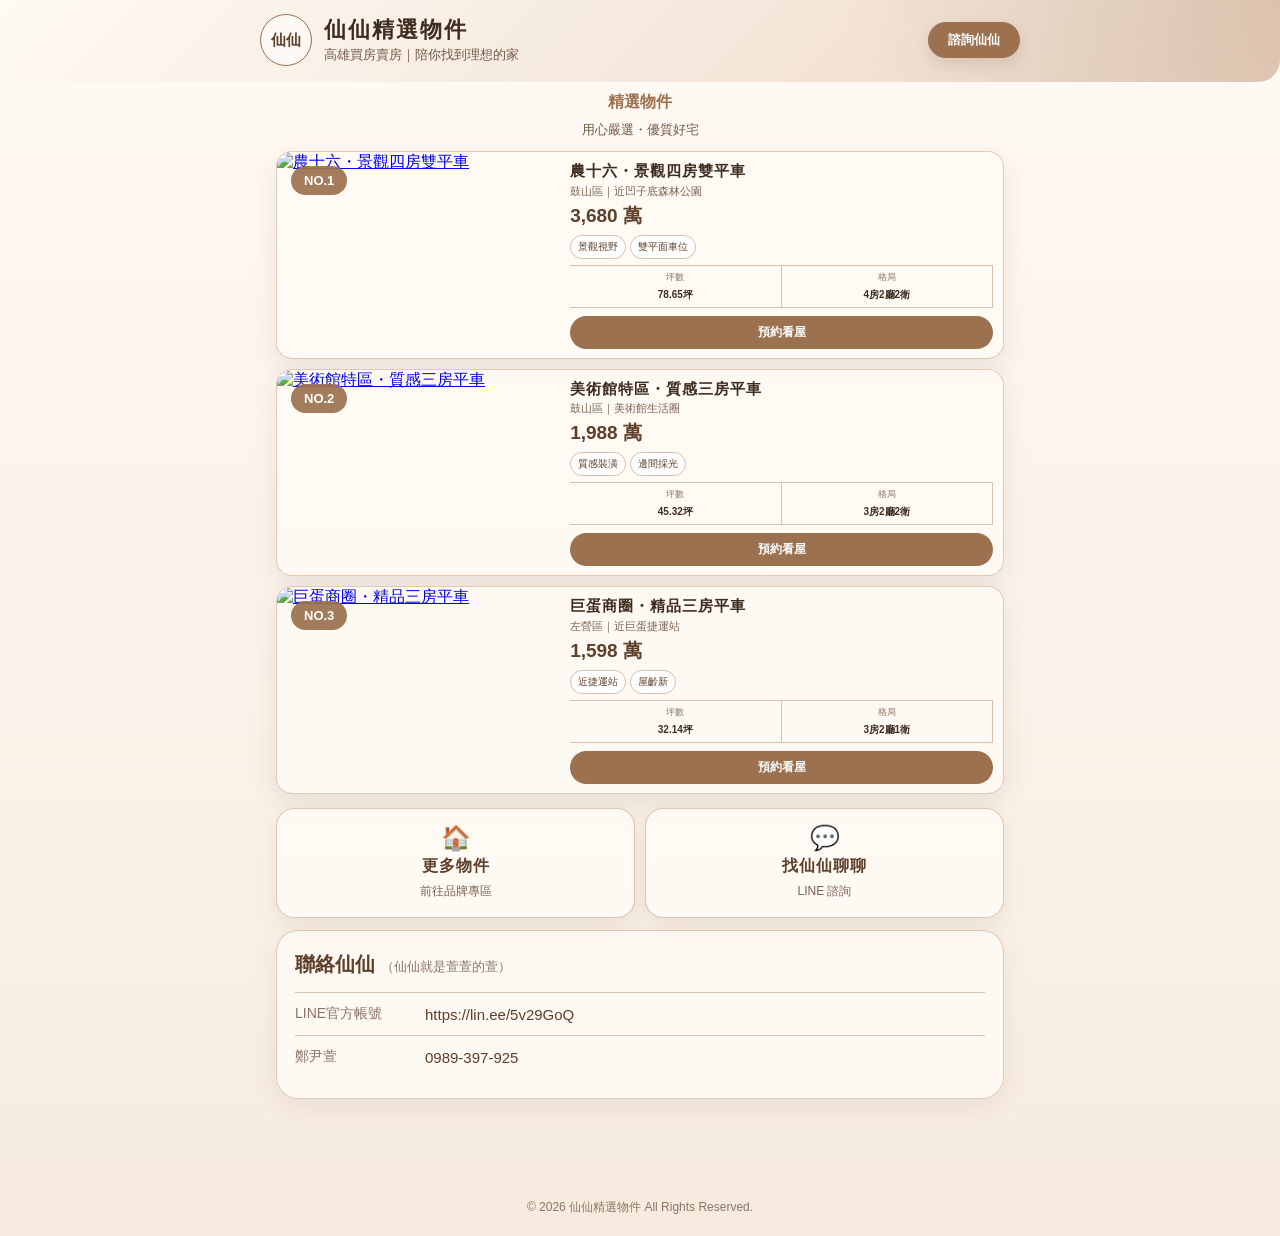
==== index.html @ bee9b7a1 "Update index.html" ====
<!DOCTYPE html>
<html lang="zh-Hant">
<head>
  <meta charset="UTF-8" />
  <meta name="viewport" content="width=device-width, initial-scale=1.0" />
  <title>仙仙精選物件｜高雄買房賣房</title>
  <link rel="stylesheet" href="style.css" />

  <style>
    .hero{
      padding:14px 16px 16px !important;
      border-bottom-left-radius:22px !important;
      border-bottom-right-radius:22px !important;
    }
    .compact-header{
      width:min(100%,760px) !important;
      margin:0 auto !important;
      display:flex !important;
      align-items:center !important;
      justify-content:space-between !important;
      gap:10px !important;
    }
    .compact-header .brand{
      flex:1 !important;
      min-width:0 !important;
    }
    .compact-header .brand h1{
      font-size:22px !important;
      line-height:1.15 !important;
      margin:0 !important;
    }
    .compact-header .brand p{
      font-size:13px !important;
      line-height:1.35 !important;
      margin-top:4px !important;
    }
    .top-line-btn{
      flex:0 0 auto !important;
      display:inline-flex !important;
      align-items:center !important;
      justify-content:center !important;
      min-width:92px !important;
      padding:9px 12px !important;
      border-radius:999px !important;
      background:#9b714f !important;
      color:#fff !important;
      text-decoration:none !important;
      font-size:13px !important;
      font-weight:800 !important;
      box-shadow:0 6px 14px rgba(93,63,42,.14) !important;
      white-space:nowrap !important;
    }
    .hero-cta{display:none !important;}
    main{padding-top:10px !important;}
    .intro{margin-bottom:10px !important;}
    .intro span{margin-bottom:2px !important;}
    .intro h2{font-size:13px !important;}
    .property-list{gap:10px !important;}
    .card{
      display:grid !important;
      grid-template-columns:39% 61% !important;
      border-radius:16px !important;
      overflow:hidden !important;
    }
    .image-wrap{
      height:100% !important;
      min-height:145px !important;
    }
    .card-body{padding:9px 10px !important;}
    .card h3{font-size:15px !important;line-height:1.32 !important;margin-bottom:3px !important;}
    .location{font-size:11px !important;margin-bottom:4px !important;}
    .price{font-size:19px !important;margin-bottom:6px !important;}
    .tags{gap:4px !important;margin-bottom:6px !important;}
    .tags span{font-size:10px !important;padding:4px 7px !important;}
    .tags span:nth-child(n+3){display:none !important;}
    .compact-info{
      display:grid !important;
      grid-template-columns:repeat(2,1fr) !important;
      margin:6px 0 8px !important;
    }
    .compact-info div{padding:5px 2px !important;}
    .compact-info div:nth-child(n+3){display:none !important;}
    .compact-info small{font-size:9px !important;}
    .compact-info strong{font-size:10px !important;}
    .actions{display:grid !important;grid-template-columns:1fr !important;}
    .detail-btn{display:none !important;}
    .reserve-btn{padding:8px 10px !important;font-size:12px !important;}
    .quick-links{
      display:grid !important;
      grid-template-columns:repeat(2,minmax(0,1fr)) !important;
      gap:8px !important;
      margin-top:12px !important;
      width:100% !important;
    }
    .quick-card{
      min-height:98px !important;
      padding:12px 8px !important;
      background:rgba(255,250,245,.94) !important;
      border:1px solid rgba(216,192,172,.9) !important;
      border-radius:16px !important;
      box-shadow:0 8px 20px rgba(93,63,42,.08) !important;
      text-decoration:none !important;
      color:#5d3f2a !important;
      display:flex !important;
      flex-direction:column !important;
      align-items:center !important;
      justify-content:center !important;
      text-align:center !important;
      gap:5px !important;
    }
    .quick-card:visited,.quick-card:hover,.quick-card:active{
      color:#5d3f2a !important;
      text-decoration:none !important;
    }
    .quick-icon{font-size:22px !important;display:block !important;line-height:1 !important;}
    .quick-card strong{display:block !important;font-size:15px !important;letter-spacing:1px !important;color:#5d3f2a !important;}
    .quick-card small{display:block !important;font-size:11px !important;color:#7a6150 !important;text-decoration:none !important;}
    .contact-info{margin-top:12px !important;}
    @media(max-width:390px){
      .compact-header .brand h1{font-size:20px !important;}
      .compact-header .brand p{font-size:12px !important;}
      .top-line-btn{min-width:82px !important;font-size:12px !important;padding:8px 10px !important;}
      .image-wrap{min-height:132px !important;}
      .card h3{font-size:14px !important;}
      .price{font-size:18px !important;}
    }
  </style>

</head>
<body>
  <header class="hero">
    <div class="compact-header">
      <div class="brand">
        <div class="logo">仙仙</div>
        <div>
          <h1>仙仙精選物件</h1>
          <p>高雄買房賣房｜陪你找到理想的家</p>
        </div>
      </div>
      <a class="top-line-btn" href="https://lin.ee/5v29GoQ" target="_blank">諮詢仙仙</a>
    </div>
  </header>

  <main>
    <section class="intro">
      <span>精選物件</span>
      <h2>用心嚴選・優質好宅</h2>
    </section>

    <section id="propertyList" class="property-list"></section>

    <section class="quick-links">
      <a class="quick-card" href="https://shop.taiching.com.tw/077223000" target="_blank">
        <span class="quick-icon">🏠</span>
        <strong>更多物件</strong>
        <small>前往品牌專區</small>
      </a>
      <a class="quick-card" href="https://lin.ee/5v29GoQ" target="_blank">
        <span class="quick-icon">💬</span>
        <strong>找仙仙聊聊</strong>
        <small>LINE 諮詢</small>
      </a>
    </section>

    <section class="contact-info">
      <h3>聯絡仙仙 <span>（仙仙就是萱萱的萱）</span></h3>
      <div class="contact-row">
        <span>LINE官方帳號</span>
        <a href="https://lin.ee/5v29GoQ" target="_blank">https://lin.ee/5v29GoQ</a>
      </div>
      <div class="contact-row">
        <span>鄭尹萱</span>
        <a href="tel:0989397925">0989-397-925</a>
      </div>
    </section>
  </main>

  <footer>
    © 2026 仙仙精選物件 All Rights Reserved.
  </footer>

  <script src="properties.js"></script>
  <script src="script.js"></script>
</body>
</html>
---- style.css ----
:root {
  --bg: #fbf6ef;
  --card: #fffaf5;
  --brown: #5d3f2a;
  --coffee: #9b714f;
  --light: #ead9c9;
  --line: #d8c0ac;
  --text: #3f2c20;
}

* { box-sizing: border-box; }

html, body { overflow-x: hidden; }

body {
  margin: 0;
  background: linear-gradient(180deg, #fffaf4 0%, #f7ebdf 100%);
  color: var(--text);
  font-family: -apple-system, BlinkMacSystemFont, "Noto Sans TC", "PingFang TC", "Microsoft JhengHei", sans-serif;
}

.hero, .detail-header {
  padding: 22px 18px 28px;
  background:
    radial-gradient(circle at top right, rgba(155,113,79,.22), transparent 34%),
    linear-gradient(135deg, #fffaf4, #ecd8c7);
  border-bottom-left-radius: 34px;
  border-bottom-right-radius: 34px;
}

.hero {
  overflow: hidden;
}

.hero-top, .hero-main {
  width: min(100%, 760px);
  margin: 0 auto;
}

.hero-main {
  margin-top: 26px;
  padding: 26px 20px;
  border: 1px solid rgba(216,192,172,.72);
  border-radius: 28px;
  background:
    linear-gradient(135deg, rgba(255,250,245,.88), rgba(236,216,199,.68)),
    radial-gradient(circle at bottom right, rgba(155,113,79,.18), transparent 36%);
  box-shadow: 0 12px 28px rgba(93,63,42,.08);
}

.hero-main h2 {
  margin: 10px 0 8px;
  font-size: clamp(32px, 8vw, 46px);
  line-height: 1.16;
  letter-spacing: 2px;
  color: var(--brown);
}

.hero-main p {
  margin: 0 0 18px;
  color: #715744;
  font-size: 15px;
  line-height: 1.8;
}

.eyebrow {
  display: inline-block;
  color: var(--coffee);
  font-size: 12px;
  letter-spacing: 3px;
  font-weight: 900;
}

.detail-header {
  padding-bottom: 20px;
  overflow: hidden;
}

.back-link {
  display: inline-block;
  margin-bottom: 14px;
  color: var(--brown);
  text-decoration: none;
  font-weight: 800;
}

.brand {
  display: flex;
  align-items: center;
  gap: 12px;
}

.brand.small h1 { font-size: 20px; }

.logo, .avatar {
  width: 52px;
  height: 52px;
  border-radius: 50%;
  border: 1px solid var(--coffee);
  display: grid;
  place-items: center;
  color: var(--brown);
  font-weight: 900;
  background: rgba(255,255,255,.55);
  font-size: 15px;
}

h1 {
  margin: 0;
  font-size: 24px;
  letter-spacing: 2px;
}

.hero p, .detail-header p, .intro h2, .more-box p, .contact-box p {
  margin: 5px 0 0;
  color: #715744;
  font-size: 14px;
  line-height: 1.6;
}

.line-btn {
  display: block;
  margin-top: 18px;
  text-align: center;
  background: var(--coffee);
  color: white;
  text-decoration: none;
  padding: 13px 16px;
  border-radius: 999px;
  font-weight: 700;
}

.line-btn.primary {
  margin-top: 0;
  box-shadow: 0 8px 18px rgba(93,63,42,.14);
}

main {
  width: min(100%, 760px);
  margin: 0 auto;
  padding: 22px 16px 80px;
}

.intro {
  text-align: center;
  margin-bottom: 18px;
}

.intro span {
  display: inline-block;
  color: var(--coffee);
  font-weight: 800;
  margin-bottom: 8px;
}

.intro h2 {
  font-size: 16px;
  font-weight: 500;
}

.property-list {
  display: grid;
  gap: 18px;
}

.card, .detail-card, .more-box, .contact-box, .not-found {
  background: rgba(255,250,245,.92);
  border: 1px solid rgba(216,192,172,.8);
  border-radius: 22px;
  overflow: hidden;
  box-shadow: 0 10px 26px rgba(93,63,42,.1);
}

.image-wrap {
  position: relative;
  display: block;
  height: 230px;
  overflow: hidden;
}

.image-wrap img, .detail-hero img {
  width: 100%;
  height: 100%;
  object-fit: cover;
}

.badge {
  position: absolute;
  left: 14px;
  top: 14px;
  background: rgba(155,113,79,.92);
  color: white;
  padding: 7px 13px;
  border-radius: 999px;
  font-size: 13px;
  font-weight: 700;
}

.card-body, .detail-card {
  padding: 18px;
}

.card h3 {
  margin: 0 0 6px;
  font-size: 22px;
  letter-spacing: 1px;
}

.detail-card h2 {
  margin: 0 0 8px;
  font-size: 26px;
  letter-spacing: 1px;
}

.location {
  color: #7a6150;
  margin: 0 0 12px;
  font-size: 14px;
}

.price {
  color: var(--brown);
  font-size: 30px;
  font-weight: 800;
  margin: 0 0 12px;
}

.tags {
  display: flex;
  flex-wrap: wrap;
  gap: 8px;
  margin-bottom: 14px;
}

.tags span {
  border: 1px solid var(--line);
  color: var(--brown);
  background: #fff;
  padding: 7px 12px;
  border-radius: 999px;
  font-size: 13px;
}

.info {
  display: grid;
  grid-template-columns: repeat(4, 1fr);
  border-top: 1px solid var(--line);
  border-bottom: 1px solid var(--line);
  margin: 12px 0 16px;
}

.detail-info {
  grid-template-columns: repeat(2, 1fr);
}

.info div {
  padding: 10px 4px;
  text-align: center;
  border-right: 1px solid var(--line);
}

.info div:last-child { border-right: 0; }

.detail-info div:nth-child(2n) { border-right: 0; }
.detail-info div:not(:nth-last-child(-n+2)) { border-bottom: 1px solid var(--line); }

.info small {
  display: block;
  color: #8a7564;
  font-size: 12px;
}

.info strong {
  display: block;
  margin-top: 4px;
  font-size: 13px;
}

.actions {
  display: grid;
  grid-template-columns: 1fr 1fr;
  gap: 10px;
}

.actions a, .more-box a, .contact-box a, .fixed-reserve, .not-found a {
  border-radius: 999px;
  padding: 13px 14px;
  font-weight: 800;
  text-align: center;
  text-decoration: none;
  font-size: 15px;
}

.detail-btn {
  background: #fff;
  border: 1px solid var(--coffee);
  color: var(--brown);
}

.reserve-btn, .contact-box a, .more-box a, .fixed-reserve, .not-found a {
  background: var(--coffee);
  color: #fff;
}

.more-box, .contact-box, .not-found {
  margin-top: 18px;
  padding: 18px;
  display: grid;
  gap: 14px;
  align-items: center;
}

.contact-box {
  grid-template-columns: 56px 1fr;
}

.contact-box a {
  grid-column: 1 / -1;
}

.more-box h3, .contact-box h3 {
  margin: 0;
  font-size: 19px;
}

.detail-hero {
  position: relative;
  height: 280px;
  border-radius: 24px;
  overflow: hidden;
  box-shadow: 0 10px 26px rgba(93,63,42,.1);
  margin-bottom: 18px;
}

.section-title {
  text-align: center;
  color: var(--brown);
  font-size: 20px;
  font-weight: 900;
  margin: 28px 0 14px;
  letter-spacing: 2px;
}

.gallery {
  display: grid;
  gap: 10px;
}

.gallery img {
  width: 100%;
  border-radius: 16px;
  aspect-ratio: 4 / 3;
  object-fit: cover;
}

.points {
  padding-left: 22px;
  line-height: 1.9;
  color: #604936;
}

.note {
  background: #fff4ea;
  color: #7a6150;
  padding: 12px 14px;
  border-radius: 14px;
  font-size: 13px;
  line-height: 1.6;
}

.fixed-reserve {
  display: block;
  margin-top: 18px;
}

footer {
  text-align: center;
  padding: 20px 16px;
  color: #8a7564;
  font-size: 12px;
}

@media (max-width: 520px) {
  .image-wrap { height: 205px; }
  .info { grid-template-columns: repeat(2, 1fr); }
  .compact-info div:nth-child(2) { border-right: 0; }
  .compact-info div:nth-child(-n+2) { border-bottom: 1px solid var(--line); }
  .actions { grid-template-columns: 1fr; }
  .detail-hero { height: 250px; }
}


@media (min-width: 820px) {
  .property-list {
    gap: 22px;
  }

  .card {
    display: grid;
    grid-template-columns: 42% 58%;
  }

  .image-wrap {
    height: 100%;
    min-height: 310px;
  }

  .card-body {
    padding: 24px;
  }

  .hero-main {
    text-align: center;
  }

  .hero-main .line-btn {
    width: min(360px, 100%);
    margin-left: auto;
    margin-right: auto;
  }
}

@media (max-width: 520px) {
  .hero {
    padding: 18px 14px 24px;
  }

  .hero-main {
    margin-top: 22px;
    padding: 22px 18px;
  }

  .brand h1 {
    font-size: 22px;
  }

  .logo, .avatar {
    width: 44px;
    height: 44px;
  }
}


.hero-main.clean {
  text-align: left;
}

.hero-main.clean h2 {
  margin-bottom: 22px;
}

.contact-info {
  margin-top: 18px;
  padding: 20px 18px;
  background: rgba(255,250,245,.92);
  border: 1px solid rgba(216,192,172,.8);
  border-radius: 22px;
  box-shadow: 0 10px 26px rgba(93,63,42,.08);
}

.contact-info h3 {
  margin: 0 0 14px;
  font-size: 20px;
  color: var(--brown);
}

.contact-row {
  display: grid;
  grid-template-columns: 110px 1fr;
  gap: 10px;
  padding: 12px 0;
  border-top: 1px solid var(--line);
  align-items: center;
}

.contact-row span {
  color: #8a7564;
  font-size: 14px;
}

.contact-row a,
.contact-row strong {
  color: var(--brown);
  text-decoration: none;
  font-size: 15px;
  word-break: break-all;
}

@media (max-width: 520px) {
  .logo, .avatar {
    width: 50px;
    height: 50px;
    font-size: 14px;
  }

  .hero-main.clean {
    text-align: left;
  }

  .contact-row {
    grid-template-columns: 1fr;
    gap: 4px;
  }
}


/* V4 compact homepage */
.hero {
  padding-bottom: 18px;
}

.hero-cta {
  width: min(100%, 760px);
  margin: 18px auto 0;
}

.hero-cta .line-btn {
  margin-top: 0;
}

.intro {
  margin-bottom: 12px;
}

main {
  padding-top: 16px;
}

.property-list {
  gap: 12px;
}

.card {
  display: grid;
  grid-template-columns: 38% 62%;
  border-radius: 18px;
}

.image-wrap {
  height: 100%;
  min-height: 168px;
}

.card-body {
  padding: 12px 14px;
}

.card h3 {
  font-size: 17px;
  margin-bottom: 4px;
}

.location {
  font-size: 12px;
  margin-bottom: 6px;
}

.price {
  font-size: 23px;
  margin-bottom: 8px;
}

.tags {
  gap: 5px;
  margin-bottom: 8px;
}

.tags span {
  font-size: 11px;
  padding: 5px 9px;
}

.info {
  margin: 8px 0 10px;
}

.info div {
  padding: 7px 3px;
}

.info small {
  font-size: 10px;
}

.info strong {
  font-size: 11px;
}

.actions {
  gap: 8px;
}

.actions a {
  padding: 9px 10px;
  font-size: 13px;
}

.home-bottom-grid {
  display: grid;
  grid-template-columns: 1fr 1fr;
  gap: 12px;
}

/* Put more-box and contact-box side by side on homepage */
.more-box,
.contact-box {
  margin-top: 14px;
  padding: 14px;
  border-radius: 18px;
}

.more-box h3,
.contact-box h3 {
  font-size: 16px;
}

.more-box p,
.contact-box p {
  font-size: 12px;
}

.more-box a,
.contact-box a {
  padding: 10px 12px;
  font-size: 13px;
}

.contact-box {
  grid-template-columns: 42px 1fr;
}

.contact-box .avatar {
  width: 42px;
  height: 42px;
  font-size: 12px;
}

@media (min-width: 521px) {
  main .more-box {
    width: calc(50% - 6px);
    float: left;
  }

  main .contact-box {
    width: calc(50% - 6px);
    float: right;
  }

  .contact-info {
    clear: both;
    margin-top: 18px;
  }
}

@media (max-width: 520px) {
  .hero {
    padding-bottom: 16px;
  }

  .hero-cta {
    margin-top: 16px;
  }

  .intro span {
    margin-bottom: 4px;
  }

  .intro h2 {
    font-size: 14px;
  }

  .property-list {
    gap: 10px;
  }

  .card {
    grid-template-columns: 40% 60%;
    border-radius: 16px;
  }

  .image-wrap {
    min-height: 150px;
  }

  .badge {
    left: 8px;
    top: 8px;
    font-size: 11px;
    padding: 5px 9px;
  }

  .card-body {
    padding: 10px;
  }

  .card h3 {
    font-size: 15px;
    line-height: 1.35;
  }

  .price {
    font-size: 20px;
  }

  .tags span:nth-child(n+3) {
    display: none;
  }

  .compact-info {
    grid-template-columns: repeat(2, 1fr);
  }

  .compact-info div:nth-child(n+3) {
    display: none;
  }

  .actions {
    grid-template-columns: 1fr;
  }

  .detail-btn {
    display: none;
  }

  .more-box,
  .contact-box {
    width: calc(50% - 5px);
    display: inline-grid;
    vertical-align: top;
    min-height: 150px;
  }

  .more-box {
    margin-right: 6px;
  }

  .contact-box {
    grid-template-columns: 1fr;
  }

  .contact-box .avatar {
    display: none;
  }

  .contact-box a {
    grid-column: auto;
  }
}


/* V5 final homepage bottom layout */
.quick-links {
  display: grid;
  grid-template-columns: 1fr 1fr;
  gap: 10px;
  margin-top: 14px;
}

.quick-card {
  min-height: 116px;
  padding: 14px 10px;
  background: rgba(255,250,245,.92);
  border: 1px solid rgba(216,192,172,.9);
  border-radius: 18px;
  box-shadow: 0 8px 20px rgba(93,63,42,.08);
  text-decoration: none;
  color: var(--brown);
  display: grid;
  place-items: center;
  text-align: center;
  gap: 5px;
}

.quick-icon {
  font-size: 24px;
  line-height: 1;
}

.quick-card strong {
  font-size: 16px;
  letter-spacing: 1px;
}

.quick-card small {
  color: #7a6150;
  font-size: 12px;
}

.contact-info h3 span {
  font-size: 13px;
  color: #8a7564;
  font-weight: 500;
}

.contact-info .contact-row {
  grid-template-columns: 120px 1fr;
}

@media (max-width: 520px) {
  .quick-links {
    grid-template-columns: 1fr 1fr;
    gap: 8px;
  }

  .quick-card {
    min-height: 104px;
    padding: 12px 8px;
  }

  .quick-card strong {
    font-size: 15px;
  }

  .quick-card small {
    font-size: 11px;
  }

  .contact-info h3 span {
    display: block;
    margin-top: 4px;
  }

  .contact-info .contact-row {
    grid-template-columns: 105px 1fr;
  }
}


/* FIX: force bottom quick cards to display as two beige cards, not text links */
.quick-links,
main .quick-links {
  display: grid !important;
  grid-template-columns: repeat(2, minmax(0, 1fr)) !important;
  gap: 10px !important;
  margin-top: 14px !important;
  width: 100% !important;
  clear: both !important;
}

.quick-links .quick-card,
main .quick-links .quick-card,
a.quick-card {
  min-height: 110px !important;
  padding: 14px 10px !important;
  background: rgba(255,250,245,.94) !important;
  border: 1px solid rgba(216,192,172,.9) !important;
  border-radius: 18px !important;
  box-shadow: 0 8px 20px rgba(93,63,42,.08) !important;
  text-decoration: none !important;
  color: var(--brown) !important;
  display: flex !important;
  flex-direction: column !important;
  align-items: center !important;
  justify-content: center !important;
  text-align: center !important;
  gap: 6px !important;
}

.quick-links .quick-card:visited,
.quick-links .quick-card:hover,
.quick-links .quick-card:active {
  color: var(--brown) !important;
  text-decoration: none !important;
}

.quick-links .quick-icon {
  font-size: 24px !important;
  line-height: 1 !important;
  display: block !important;
}

.quick-links .quick-card strong {
  display: block !important;
  font-size: 16px !important;
  letter-spacing: 1px !important;
  color: var(--brown) !important;
}

.quick-links .quick-card small {
  display: block !important;
  color: #7a6150 !important;
  font-size: 12px !important;
  text-decoration: none !important;
}

.contact-info {
  clear: both !important;
}


/* V6 compact top button + fixed two-card quick links */
.compact-header{
  width:min(100%,760px);
  margin:0 auto;
  display:flex;
  align-items:center;
  justify-content:space-between;
  gap:10px;
}
.top-line-btn{
  flex:0 0 auto;
  display:inline-flex;
  align-items:center;
  justify-content:center;
  min-width:92px;
  padding:9px 12px;
  border-radius:999px;
  background:var(--coffee);
  color:#fff;
  text-decoration:none;
  font-size:13px;
  font-weight:800;
  white-space:nowrap;
}
.hero-cta{display:none;}
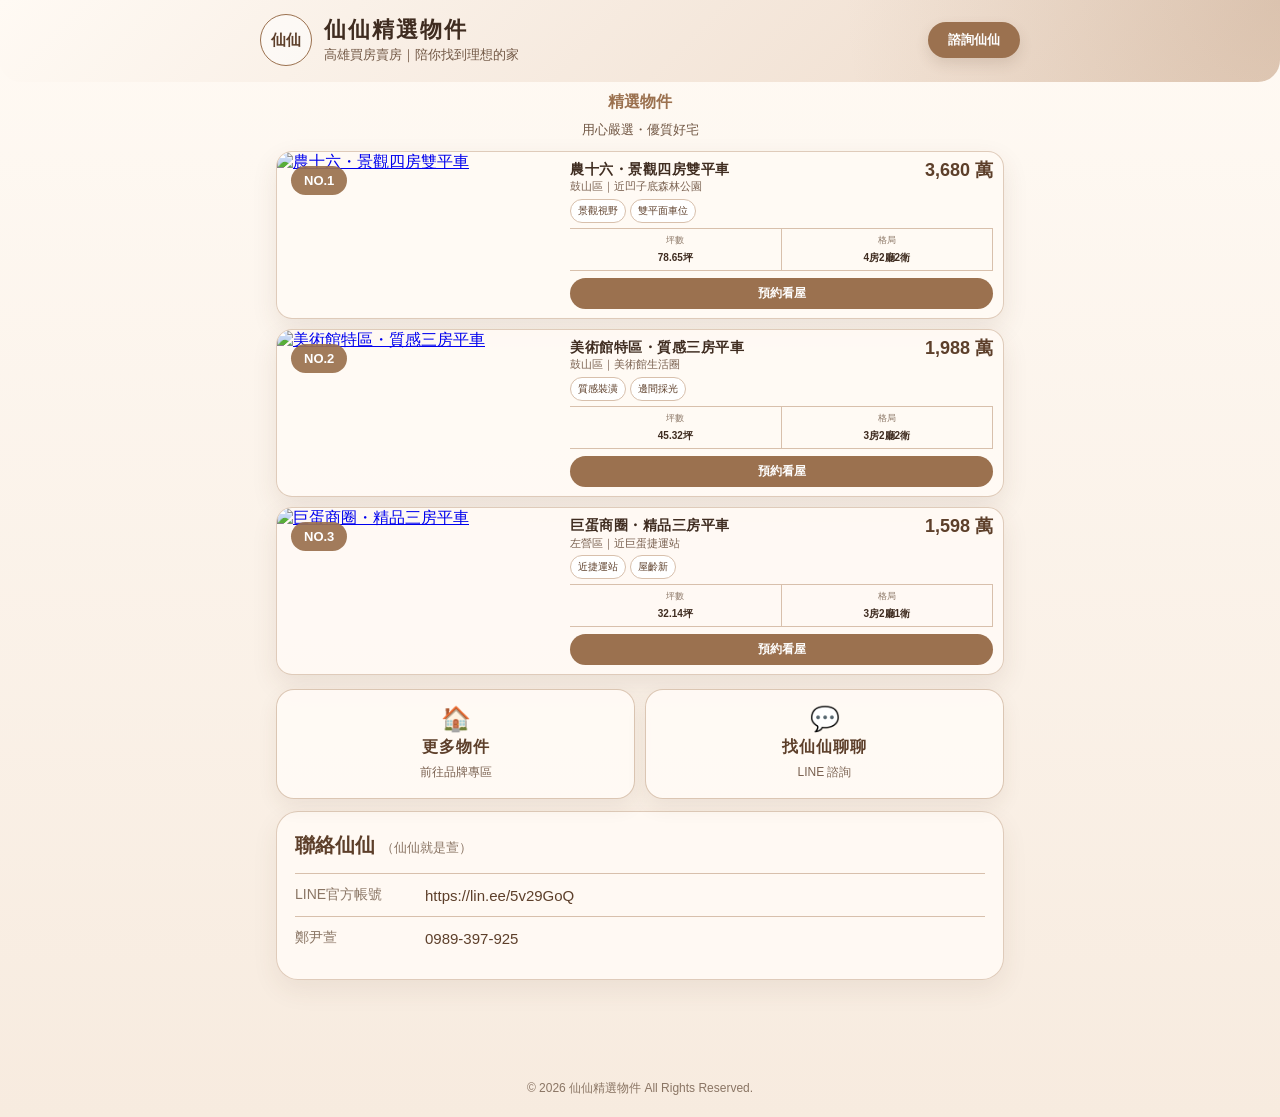
==== commit e9f674e6: "Add files via upload" ====
--- a/index.html
+++ b/index.html
@@ -126,6 +126,61 @@
     }
   </style>
 
+
+  <style>
+    .title-price-row{
+      display:grid !important;
+      grid-template-columns:minmax(0,1fr) auto !important;
+      align-items:start !important;
+      gap:6px !important;
+      margin-bottom:5px !important;
+    }
+    .title-area{
+      min-width:0 !important;
+    }
+    .title-area h3{
+      margin:0 0 2px !important;
+      font-size:14px !important;
+      line-height:1.25 !important;
+      letter-spacing:.5px !important;
+    }
+    .title-area .location{
+      margin:0 !important;
+      font-size:10.5px !important;
+      line-height:1.3 !important;
+      white-space:nowrap !important;
+      overflow:hidden !important;
+      text-overflow:ellipsis !important;
+    }
+    .title-price-row .price{
+      margin:0 !important;
+      font-size:18px !important;
+      line-height:1.1 !important;
+      white-space:nowrap !important;
+      text-align:right !important;
+      color:#5d3f2a !important;
+      font-weight:900 !important;
+    }
+    .tags{
+      margin-bottom:5px !important;
+    }
+    .compact-info{
+      margin:5px 0 7px !important;
+    }
+    .reserve-btn{
+      padding:7px 10px !important;
+    }
+    .image-wrap{
+      min-height:126px !important;
+    }
+    @media(max-width:390px){
+      .title-area h3{font-size:13.2px !important;}
+      .title-price-row .price{font-size:16.5px !important;}
+      .image-wrap{min-height:118px !important;}
+      .card-body{padding:8px 9px !important;}
+    }
+  </style>
+
 </head>
 <body>
   <header class="hero">
@@ -163,7 +218,7 @@
     </section>
 
     <section class="contact-info">
-      <h3>聯絡仙仙 <span>（仙仙就是萱萱的萱）</span></h3>
+      <h3>聯絡仙仙 <span>（仙仙就是萱）</span></h3>
       <div class="contact-row">
         <span>LINE官方帳號</span>
         <a href="https://lin.ee/5v29GoQ" target="_blank">https://lin.ee/5v29GoQ</a>
--- a/style.css
+++ b/style.css
@@ -913,3 +913,37 @@
   white-space:nowrap;
 }
 .hero-cta{display:none;}
+
+
+/* V7: price moved to right side to shorten each listing card */
+.title-price-row{
+  display:grid;
+  grid-template-columns:minmax(0,1fr) auto;
+  align-items:start;
+  gap:6px;
+  margin-bottom:5px;
+}
+.title-area{min-width:0;}
+.title-area h3{
+  margin:0 0 2px;
+  font-size:14px;
+  line-height:1.25;
+  letter-spacing:.5px;
+}
+.title-area .location{
+  margin:0;
+  font-size:10.5px;
+  line-height:1.3;
+  white-space:nowrap;
+  overflow:hidden;
+  text-overflow:ellipsis;
+}
+.title-price-row .price{
+  margin:0;
+  font-size:18px;
+  line-height:1.1;
+  white-space:nowrap;
+  text-align:right;
+  color:var(--brown);
+  font-weight:900;
+}
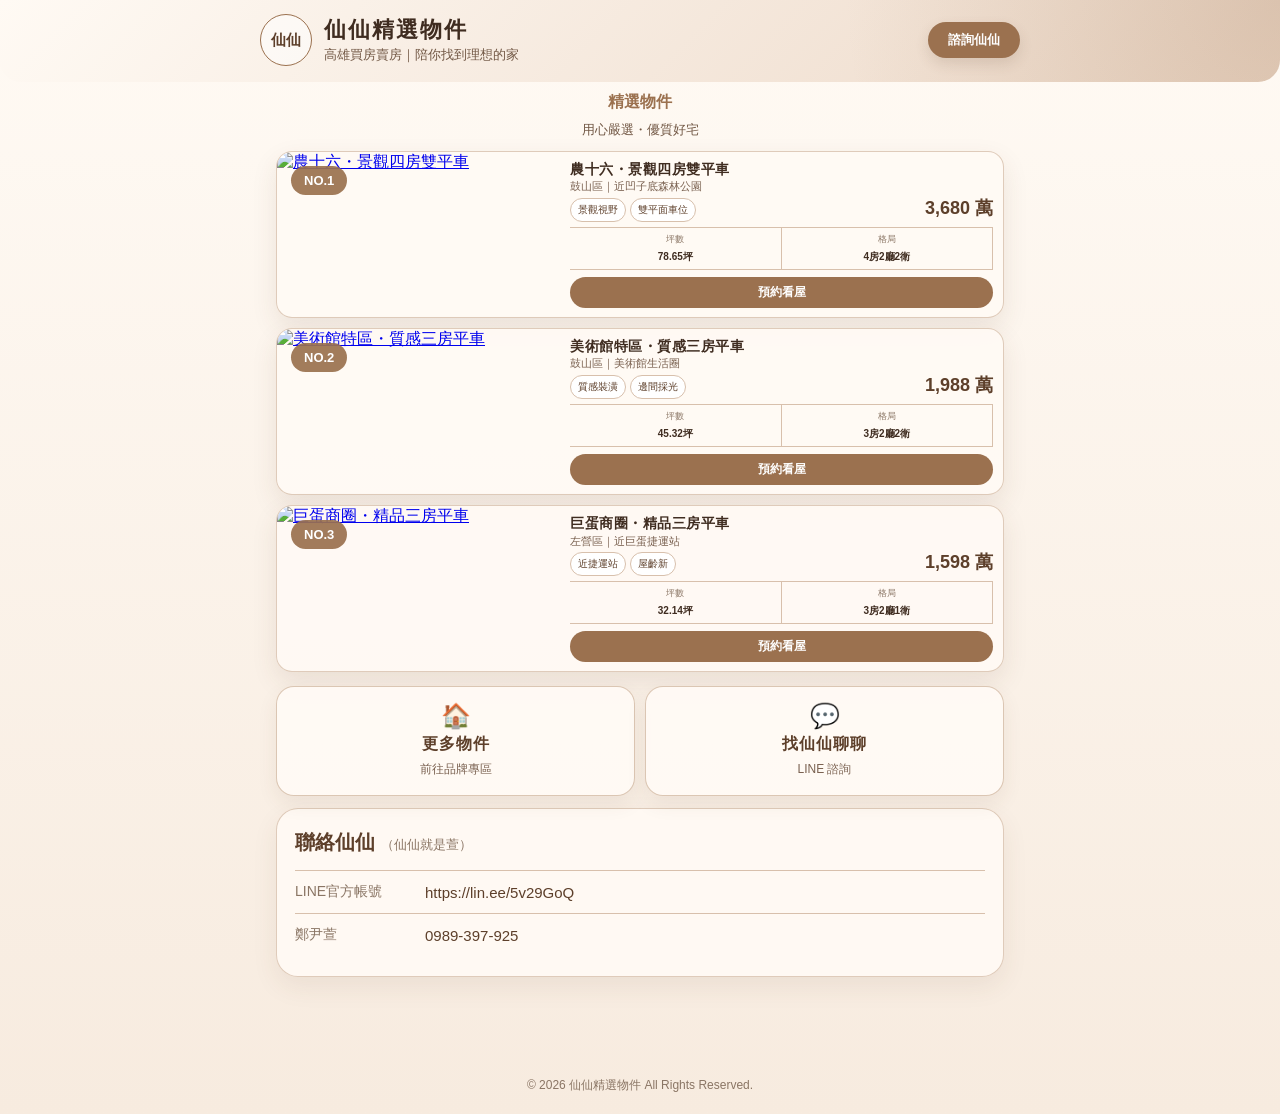
==== commit 43131050: "Add files via upload" ====
--- a/index.html
+++ b/index.html
@@ -181,6 +181,73 @@
     }
   </style>
 
+
+  <style>
+    .title-price-row{display:block !important;}
+    .title-area{
+      min-width:0 !important;
+      margin-bottom:4px !important;
+    }
+    .title-area h3{
+      margin:0 0 2px !important;
+      font-size:14px !important;
+      line-height:1.25 !important;
+      letter-spacing:.5px !important;
+    }
+    .title-area .location{
+      margin:0 !important;
+      font-size:10.5px !important;
+      line-height:1.3 !important;
+      white-space:nowrap !important;
+      overflow:hidden !important;
+      text-overflow:ellipsis !important;
+    }
+    .tags-price-row{
+      display:grid !important;
+      grid-template-columns:minmax(0,1fr) auto !important;
+      align-items:start !important;
+      gap:6px !important;
+      margin-bottom:5px !important;
+    }
+    .tags-price-row .tags{
+      margin:0 !important;
+      gap:4px !important;
+      min-width:0 !important;
+    }
+    .tags-price-row .tags span{
+      font-size:10px !important;
+      padding:4px 7px !important;
+    }
+    .tags-price-row .tags span:nth-child(n+3){
+      display:none !important;
+    }
+    .tags-price-row .price{
+      margin:0 !important;
+      padding-top:1px !important;
+      font-size:18px !important;
+      line-height:1.1 !important;
+      white-space:nowrap !important;
+      text-align:right !important;
+      color:#5d3f2a !important;
+      font-weight:900 !important;
+    }
+    .compact-info{
+      margin:5px 0 7px !important;
+    }
+    .image-wrap{
+      min-height:124px !important;
+    }
+    .reserve-btn{
+      padding:7px 10px !important;
+    }
+    @media(max-width:390px){
+      .title-area h3{font-size:13.2px !important;}
+      .tags-price-row .price{font-size:16.5px !important;}
+      .image-wrap{min-height:116px !important;}
+      .card-body{padding:8px 9px !important;}
+    }
+  </style>
+
 </head>
 <body>
   <header class="hero">
--- a/style.css
+++ b/style.css
@@ -947,3 +947,46 @@
   color:var(--brown);
   font-weight:900;
 }
+
+
+/* V8: price moves under title/location, on the right side of the tags row */
+.title-area{
+  min-width:0;
+  margin-bottom:4px;
+}
+.title-area h3{
+  margin:0 0 2px;
+  font-size:14px;
+  line-height:1.25;
+  letter-spacing:.5px;
+}
+.title-area .location{
+  margin:0;
+  font-size:10.5px;
+  line-height:1.3;
+  white-space:nowrap;
+  overflow:hidden;
+  text-overflow:ellipsis;
+}
+.tags-price-row{
+  display:grid;
+  grid-template-columns:minmax(0,1fr) auto;
+  align-items:start;
+  gap:6px;
+  margin-bottom:5px;
+}
+.tags-price-row .tags{
+  margin:0;
+  gap:4px;
+  min-width:0;
+}
+.tags-price-row .price{
+  margin:0;
+  padding-top:1px;
+  font-size:18px;
+  line-height:1.1;
+  white-space:nowrap;
+  text-align:right;
+  color:var(--brown);
+  font-weight:900;
+}
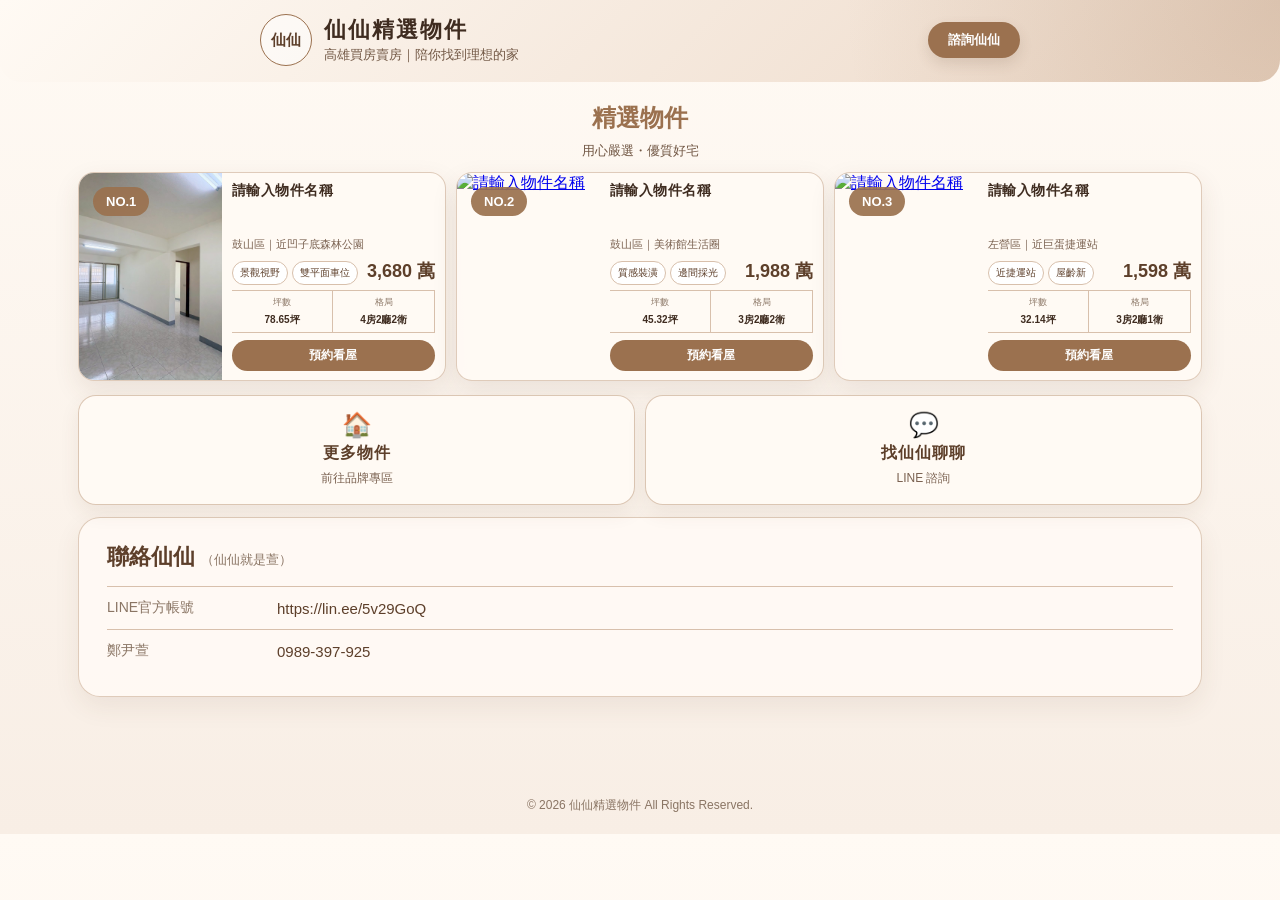
==== commit a2503035: "Add files via upload" ====
--- a/index.html
+++ b/index.html
@@ -4,7 +4,7 @@
   <meta charset="UTF-8" />
   <meta name="viewport" content="width=device-width, initial-scale=1.0" />
   <title>仙仙精選物件｜高雄買房賣房</title>
-  <link rel="stylesheet" href="style.css" />
+  <link rel="stylesheet" href="style.css?v=20260610" />
 
   <style>
     .hero{
@@ -301,7 +301,7 @@
     © 2026 仙仙精選物件 All Rights Reserved.
   </footer>
 
-  <script src="properties.js"></script>
-  <script src="script.js"></script>
+  <script src="properties.js?v=20260610"></script>
+  <script src="script.js?v=20260610"></script>
 </body>
 </html>
--- a/style.css
+++ b/style.css
@@ -990,3 +990,204 @@
   color:var(--brown);
   font-weight:900;
 }
+
+
+/* V9: desktop layout. Mobile stays the same; desktop switches automatically. */
+@media (min-width: 900px) {
+  body {
+    background: linear-gradient(180deg, #fffaf4 0%, #f8eee5 100%);
+  }
+
+  .hero {
+    padding: 18px 28px !important;
+    border-bottom-left-radius: 28px !important;
+    border-bottom-right-radius: 28px !important;
+  }
+
+  .compact-header {
+    width: min(1180px, 100%) !important;
+    margin: 0 auto !important;
+    display: flex !important;
+    align-items: center !important;
+    justify-content: space-between !important;
+  }
+
+  .compact-header .brand h1 {
+    font-size: 28px !important;
+  }
+
+  .compact-header .brand p {
+    font-size: 15px !important;
+  }
+
+  .top-line-btn {
+    min-width: 132px !important;
+    padding: 11px 20px !important;
+    font-size: 15px !important;
+  }
+
+  main {
+    width: min(1180px, 100%) !important;
+    padding: 22px 28px 80px !important;
+  }
+
+  .intro {
+    margin: 10px 0 22px !important;
+  }
+
+  .intro span {
+    font-size: 24px !important;
+  }
+
+  .intro h2 {
+    font-size: 16px !important;
+  }
+
+  .property-list {
+    display: grid !important;
+    grid-template-columns: repeat(3, minmax(0, 1fr)) !important;
+    gap: 18px !important;
+  }
+
+  .card {
+    display: block !important;
+    border-radius: 22px !important;
+    overflow: hidden !important;
+  }
+
+  .image-wrap {
+    height: 230px !important;
+    min-height: 230px !important;
+  }
+
+  .card-body {
+    padding: 18px !important;
+  }
+
+  .title-area h3 {
+    font-size: 20px !important;
+    line-height: 1.35 !important;
+    min-height: 54px !important;
+  }
+
+  .title-area .location {
+    font-size: 13px !important;
+    margin-top: 5px !important;
+  }
+
+  .tags-price-row {
+    grid-template-columns: 1fr !important;
+    gap: 8px !important;
+    margin-top: 10px !important;
+  }
+
+  .tags-price-row .tags {
+    display: flex !important;
+    flex-wrap: wrap !important;
+    gap: 6px !important;
+  }
+
+  .tags-price-row .tags span {
+    display: inline-block !important;
+    font-size: 12px !important;
+    padding: 6px 10px !important;
+  }
+
+  .tags-price-row .price {
+    text-align: left !important;
+    font-size: 28px !important;
+    margin-top: 2px !important;
+  }
+
+  .compact-info {
+    display: grid !important;
+    grid-template-columns: repeat(2, 1fr) !important;
+    margin: 12px 0 14px !important;
+  }
+
+  .compact-info div {
+    display: block !important;
+    padding: 10px 4px !important;
+  }
+
+  .compact-info small {
+    font-size: 12px !important;
+  }
+
+  .compact-info strong {
+    font-size: 13px !important;
+  }
+
+  .actions {
+    display: grid !important;
+    grid-template-columns: 1fr 1fr !important;
+    gap: 10px !important;
+  }
+
+  .detail-btn {
+    display: block !important;
+  }
+
+  .reserve-btn,
+  .detail-btn {
+    padding: 12px 14px !important;
+    font-size: 14px !important;
+  }
+
+  .quick-links {
+    display: grid !important;
+    grid-template-columns: repeat(2, minmax(0, 1fr)) !important;
+    gap: 18px !important;
+    margin-top: 22px !important;
+  }
+
+  .quick-card {
+    min-height: 132px !important;
+    border-radius: 22px !important;
+  }
+
+  .quick-icon {
+    font-size: 30px !important;
+  }
+
+  .quick-card strong {
+    font-size: 20px !important;
+  }
+
+  .quick-card small {
+    font-size: 14px !important;
+  }
+
+  .contact-info {
+    margin-top: 22px !important;
+    padding: 24px 28px !important;
+  }
+
+  .contact-info h3 {
+    font-size: 22px !important;
+  }
+
+  .contact-info .contact-row {
+    grid-template-columns: 160px 1fr !important;
+  }
+
+  .detail-hero {
+    height: 430px !important;
+  }
+
+  .detail-card {
+    padding: 28px !important;
+  }
+
+  .detail-card h2 {
+    font-size: 32px !important;
+  }
+
+  .detail-info {
+    grid-template-columns: repeat(3, 1fr) !important;
+  }
+
+  .gallery {
+    grid-template-columns: repeat(3, 1fr) !important;
+  }
+}
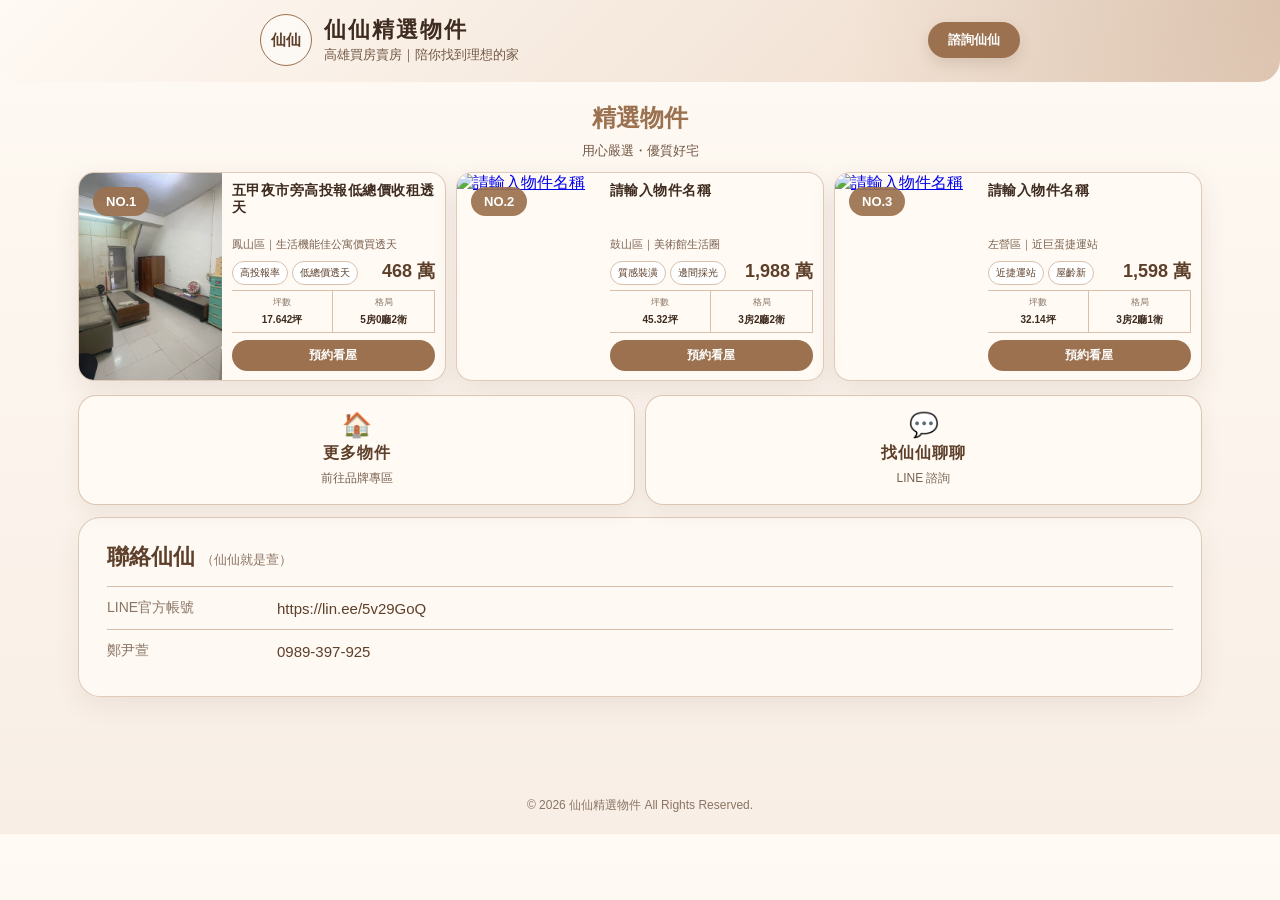
==== commit 8b08be9c: "Add files via upload" ====
--- a/index.html
+++ b/index.html
@@ -300,8 +300,10 @@
   <footer>
     © 2026 仙仙精選物件 All Rights Reserved.
   </footer>
-
-  <script src="properties.js?v=20260610"></script>
-  <script src="script.js?v=20260610"></script>
+  <script>
+    const CACHE_VERSION = Date.now();
+    document.write('<script src="properties.js?v=' + CACHE_VERSION + '"><\/script>');
+    document.write('<script src="script.js?v=' + CACHE_VERSION + '"><\/script>');
+  </script>
 </body>
 </html>
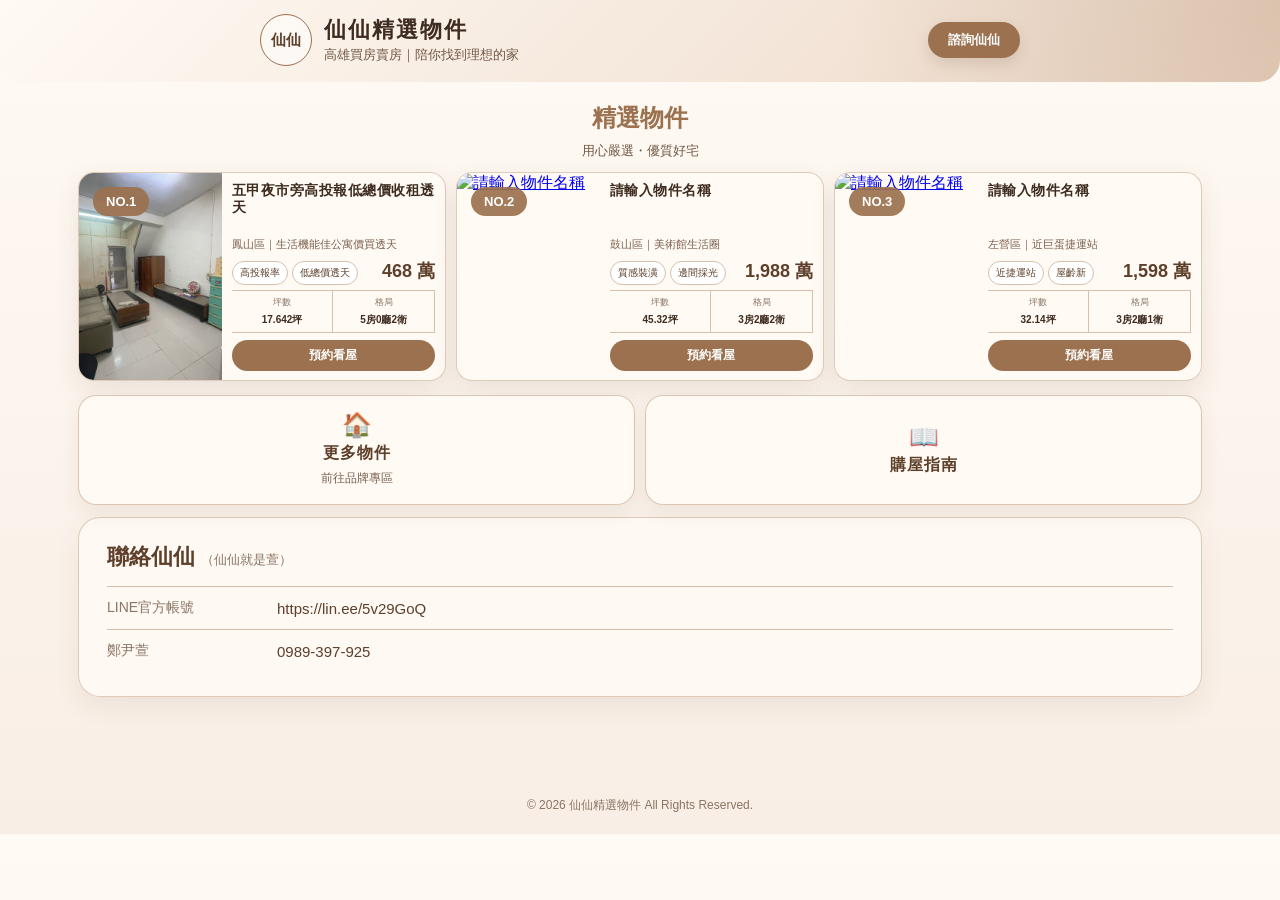
==== commit 645a5d44: "Add files via upload" ====
--- a/index.html
+++ b/index.html
@@ -248,6 +248,13 @@
     }
   </style>
 
+
+  <style>
+    .quick-card small:empty{
+      display:none !important;
+    }
+  </style>
+
 </head>
 <body>
   <header class="hero">
@@ -277,10 +284,10 @@
         <strong>更多物件</strong>
         <small>前往品牌專區</small>
       </a>
-      <a class="quick-card" href="https://lin.ee/5v29GoQ" target="_blank">
-        <span class="quick-icon">💬</span>
-        <strong>找仙仙聊聊</strong>
-        <small>LINE 諮詢</small>
+      <a class="quick-card" href="guide.html">
+        <span class="quick-icon">📖</span>
+        <strong>購屋指南</strong>
+        <small></small>
       </a>
     </section>
 
@@ -300,10 +307,8 @@
   <footer>
     © 2026 仙仙精選物件 All Rights Reserved.
   </footer>
-  <script>
-    const CACHE_VERSION = Date.now();
-    document.write('<script src="properties.js?v=' + CACHE_VERSION + '"><\/script>');
-    document.write('<script src="script.js?v=' + CACHE_VERSION + '"><\/script>');
-  </script>
+
+  <script src="properties.js?v=20260610"></script>
+  <script src="script.js?v=20260610"></script>
 </body>
 </html>
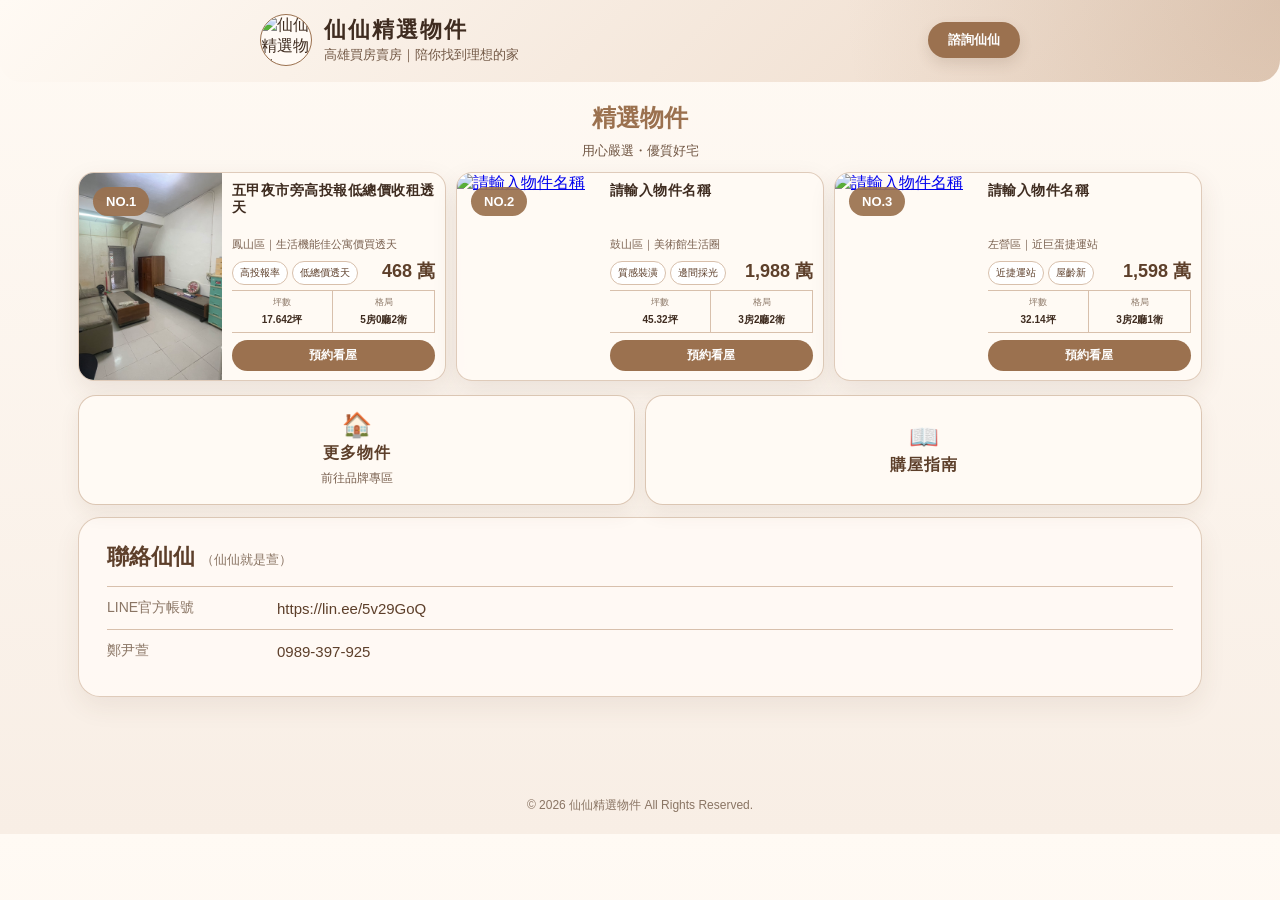
==== commit 5991e762: "Add files via upload" ====
--- a/index.html
+++ b/index.html
@@ -124,6 +124,24 @@
       .card h3{font-size:14px !important;}
       .price{font-size:18px !important;}
     }
+  
+    .logo-img{
+      width:52px !important;
+      height:52px !important;
+      border-radius:50% !important;
+      object-fit:cover !important;
+      border:1px solid #9b714f !important;
+      background:#fffaf5 !important;
+      flex:0 0 auto !important;
+      display:block !important;
+    }
+    @media(max-width:390px){
+      .logo-img{
+        width:46px !important;
+        height:46px !important;
+      }
+    }
+
   </style>
 
 
@@ -260,7 +278,7 @@
   <header class="hero">
     <div class="compact-header">
       <div class="brand">
-        <div class="logo">仙仙</div>
+        <img class="logo-img" src="images/logo.jpg?v=20260612logo" alt="仙仙精選物件 Logo">
         <div>
           <h1>仙仙精選物件</h1>
           <p>高雄買房賣房｜陪你找到理想的家</p>
@@ -284,7 +302,7 @@
         <strong>更多物件</strong>
         <small>前往品牌專區</small>
       </a>
-      <a class="quick-card" href="guide.html">
+      <a class="quick-card" href="guide.html?v=20260612logo">
         <span class="quick-icon">📖</span>
         <strong>購屋指南</strong>
         <small></small>
@@ -307,8 +325,10 @@
   <footer>
     © 2026 仙仙精選物件 All Rights Reserved.
   </footer>
-
-  <script src="properties.js?v=20260610"></script>
-  <script src="script.js?v=20260610"></script>
+  <script>
+    const CACHE_VERSION = Date.now();
+    document.write('<script src="properties.js?v=' + CACHE_VERSION + '"><\/script>');
+    document.write('<script src="script.js?v=' + CACHE_VERSION + '"><\/script>');
+  </script>
 </body>
 </html>
